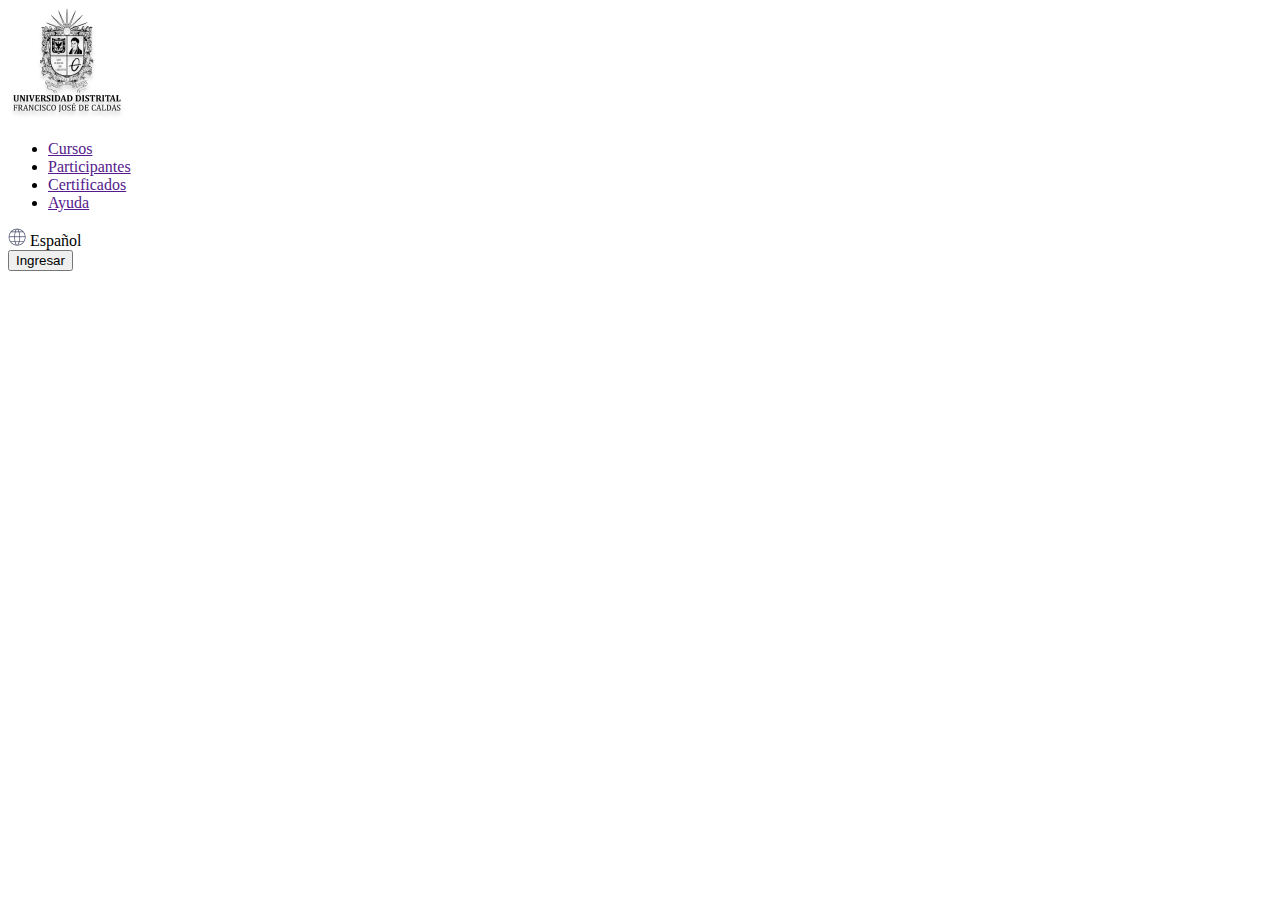
==== punto-1-2-3/index.html @ d1e66eaa "creación de header" ====
<!DOCTYPE html>
<html lang="en">
<head>
    <meta charset="UTF-8">
    <meta name="viewport" content="width=device-width, initial-scale=1.0">
    <title>Document</title>
</head>
<body>
    <header>
        <div class="Header__navigator">
            <img src="./public/images/header-logo.png" alt="header logo">
            <nav>
                <ul>
                    <li><a href="">Cursos</a></li>
                    <li><a href="">Participantes</a></li>
                    <li><a href="">Certificados</a></li>
                    <li><a href="">Ayuda</a></li>
                </ul>
            </nav>
        </div>
        <div class="Header__settings">
            <div class="Language">
                <img src="./public/images/header-world.png" alt="header world">
                <span>Español</span>
            </div>
            <button>Ingresar</button>
        </div>
    </header>
    <main>

    </main>
    <footer>

    </footer>
</body>
</html>
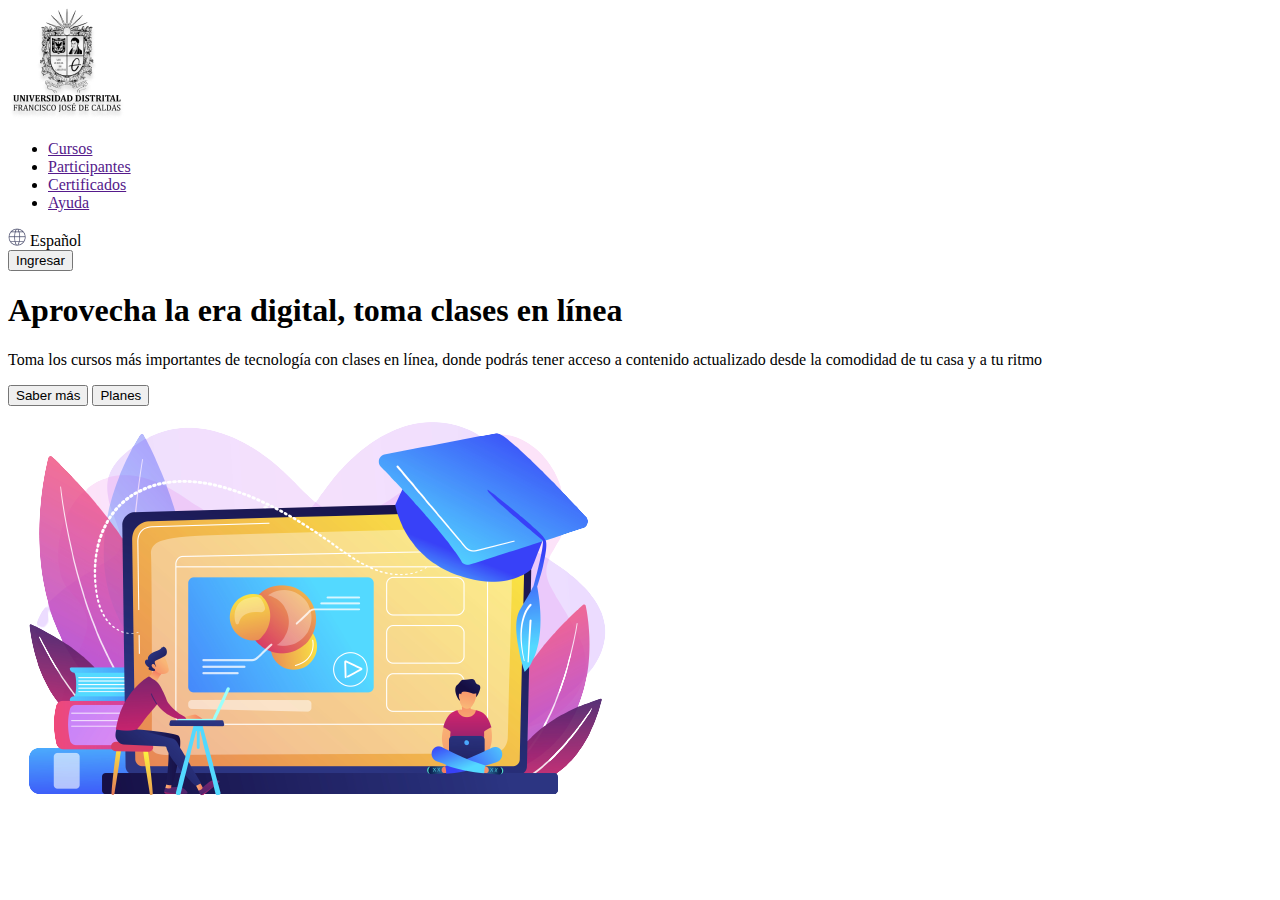
==== commit f260bbba: "creación del banner en html" ====
--- a/punto-1-2-3/index.html
+++ b/punto-1-2-3/index.html
@@ -27,7 +27,29 @@
         </div>
     </header>
     <main>
+        <section id="banner">
+            <div class="banner__info">
+                <div class="banner__texts">
+                    <h1>Aprovecha la era digital, toma clases en línea</h1>
+                    <p>
+                        Toma los cursos más importantes de tecnología con clases en línea, 
+                        donde podrás tener acceso a contenido actualizado desde la comodidad 
+                        de tu casa y a tu ritmo
+                    </p>
+                </div>
+                <div class="banner__buttons">
+                    <button>Saber más</button>
+                    <button>Planes</button>
+                </div>
+            </div>
+            <img src="./public/images/banner-online.png" alt="banner online">
+        </section>
+        <section id="section-1">
 
+        </section>
+        <section id="section-2">
+
+        </section>
     </main>
     <footer>
 
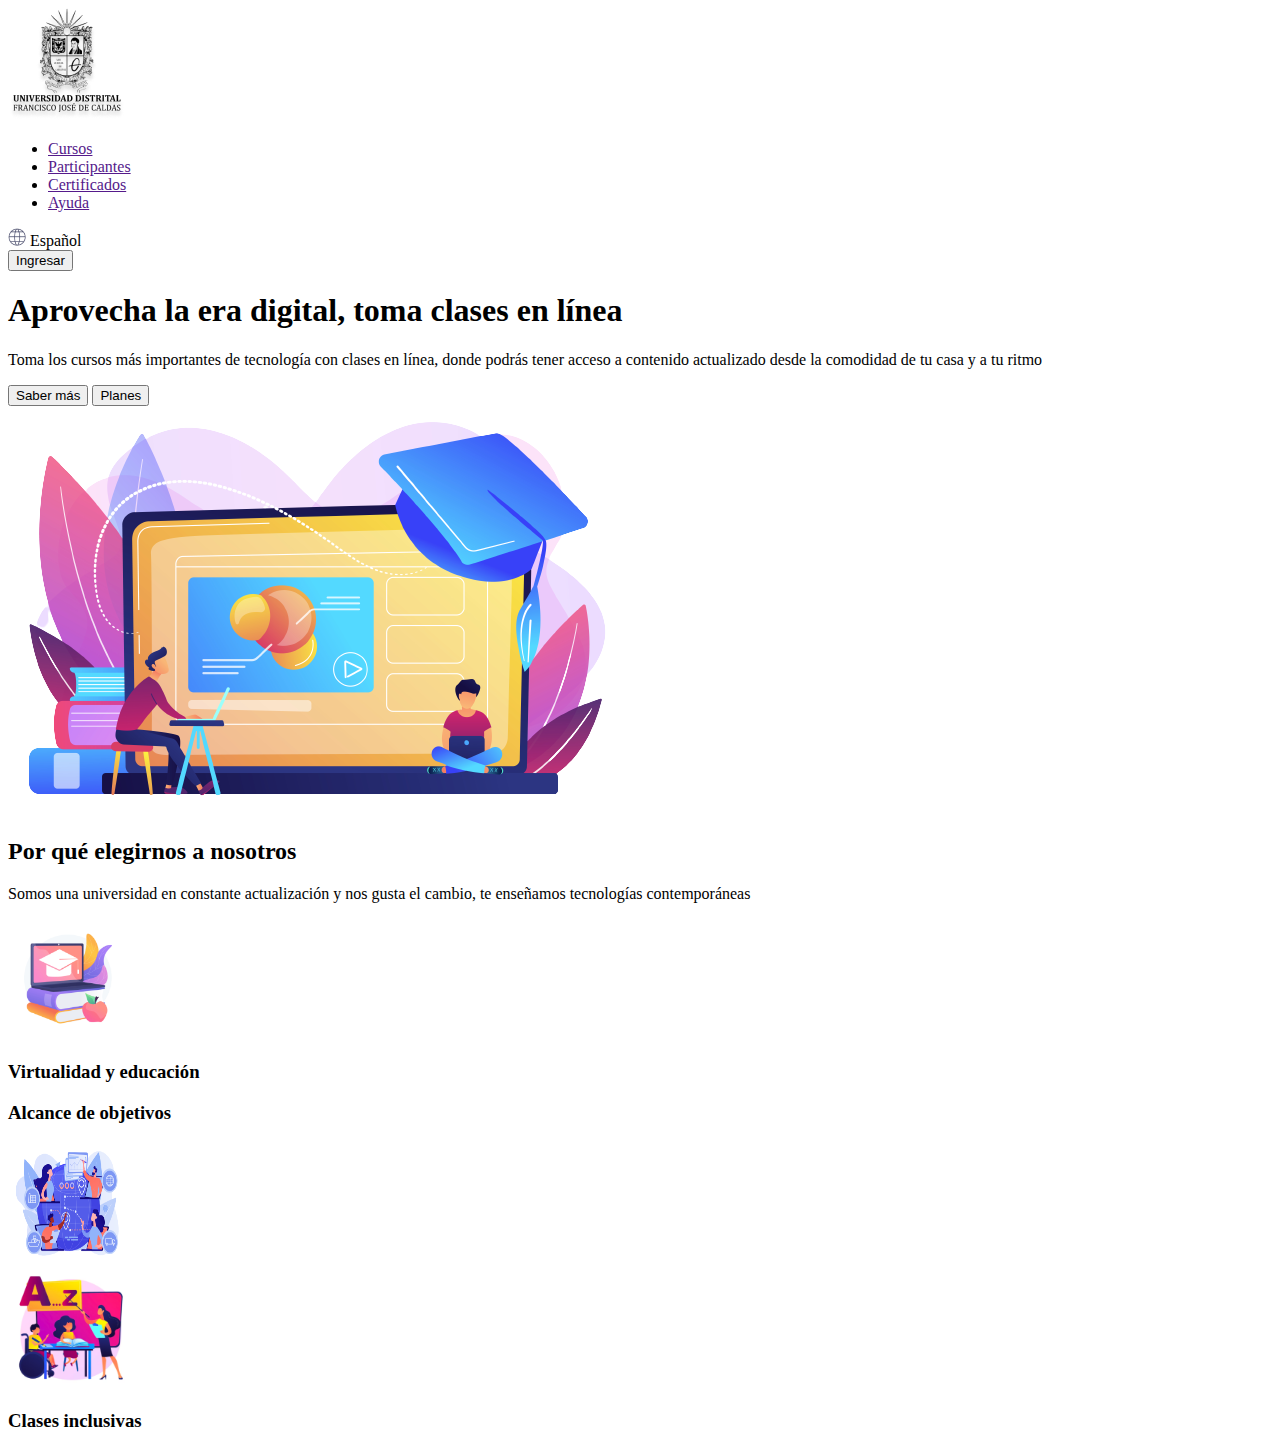
==== commit 0030343c: "creación del section 1 con html" ====
--- a/punto-1-2-3/index.html
+++ b/punto-1-2-3/index.html
@@ -45,7 +45,40 @@
             <img src="./public/images/banner-online.png" alt="banner online">
         </section>
         <section id="section-1">
-
+            <div class="section-1__info">
+                <h2>Por qué elegirnos a nosotros</h2>
+                <p>
+                    Somos una universidad en constante actualización y nos 
+                    gusta el cambio, te enseñamos tecnologías contemporáneas
+                </p>
+            </div>
+            <div class="card-1">
+                <img 
+                    src="./public/images/section1-education.png" 
+                    alt="education"
+                    width="120px"
+                    height="120px"
+                >
+                <h3>Virtualidad y educación</h3>
+            </div>
+            <div class="card-2">
+                <h3>Alcance de objetivos</h3>
+                <img 
+                    src="./public/images/section2-goals.png" 
+                    alt="goals"
+                    width="120px"
+                    height="120px"
+                >
+            </div>
+            <div class="card-3">
+                <img 
+                    src="./public/images/section1-teach.png" 
+                    alt="teach"
+                    width="120px"
+                    height="120px"
+                >
+                <h3>Clases inclusivas</h3>
+            </div>
         </section>
         <section id="section-2">
 
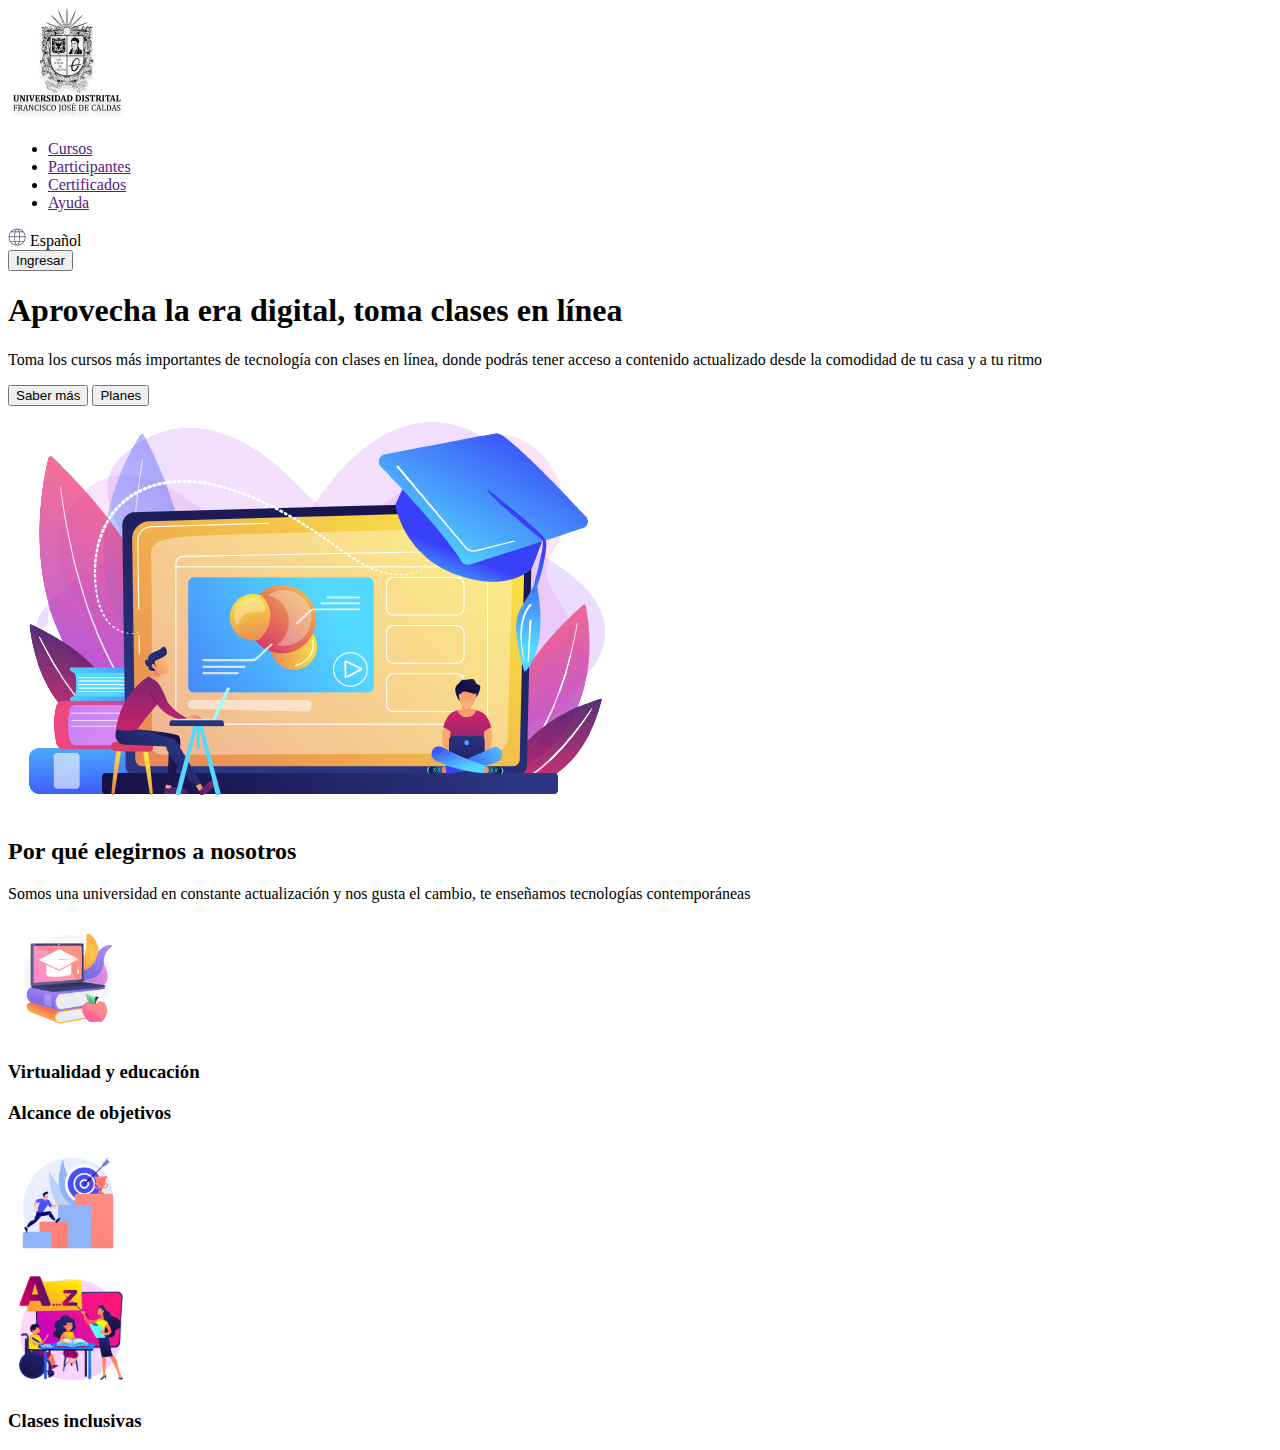
==== commit b08371f6: "creación del section 1 con html" ====
--- a/punto-1-2-3/index.html
+++ b/punto-1-2-3/index.html
@@ -64,7 +64,7 @@
             <div class="card-2">
                 <h3>Alcance de objetivos</h3>
                 <img 
-                    src="./public/images/section2-goals.png" 
+                    src="./public/images/section1-goals.png" 
                     alt="goals"
                     width="120px"
                     height="120px"
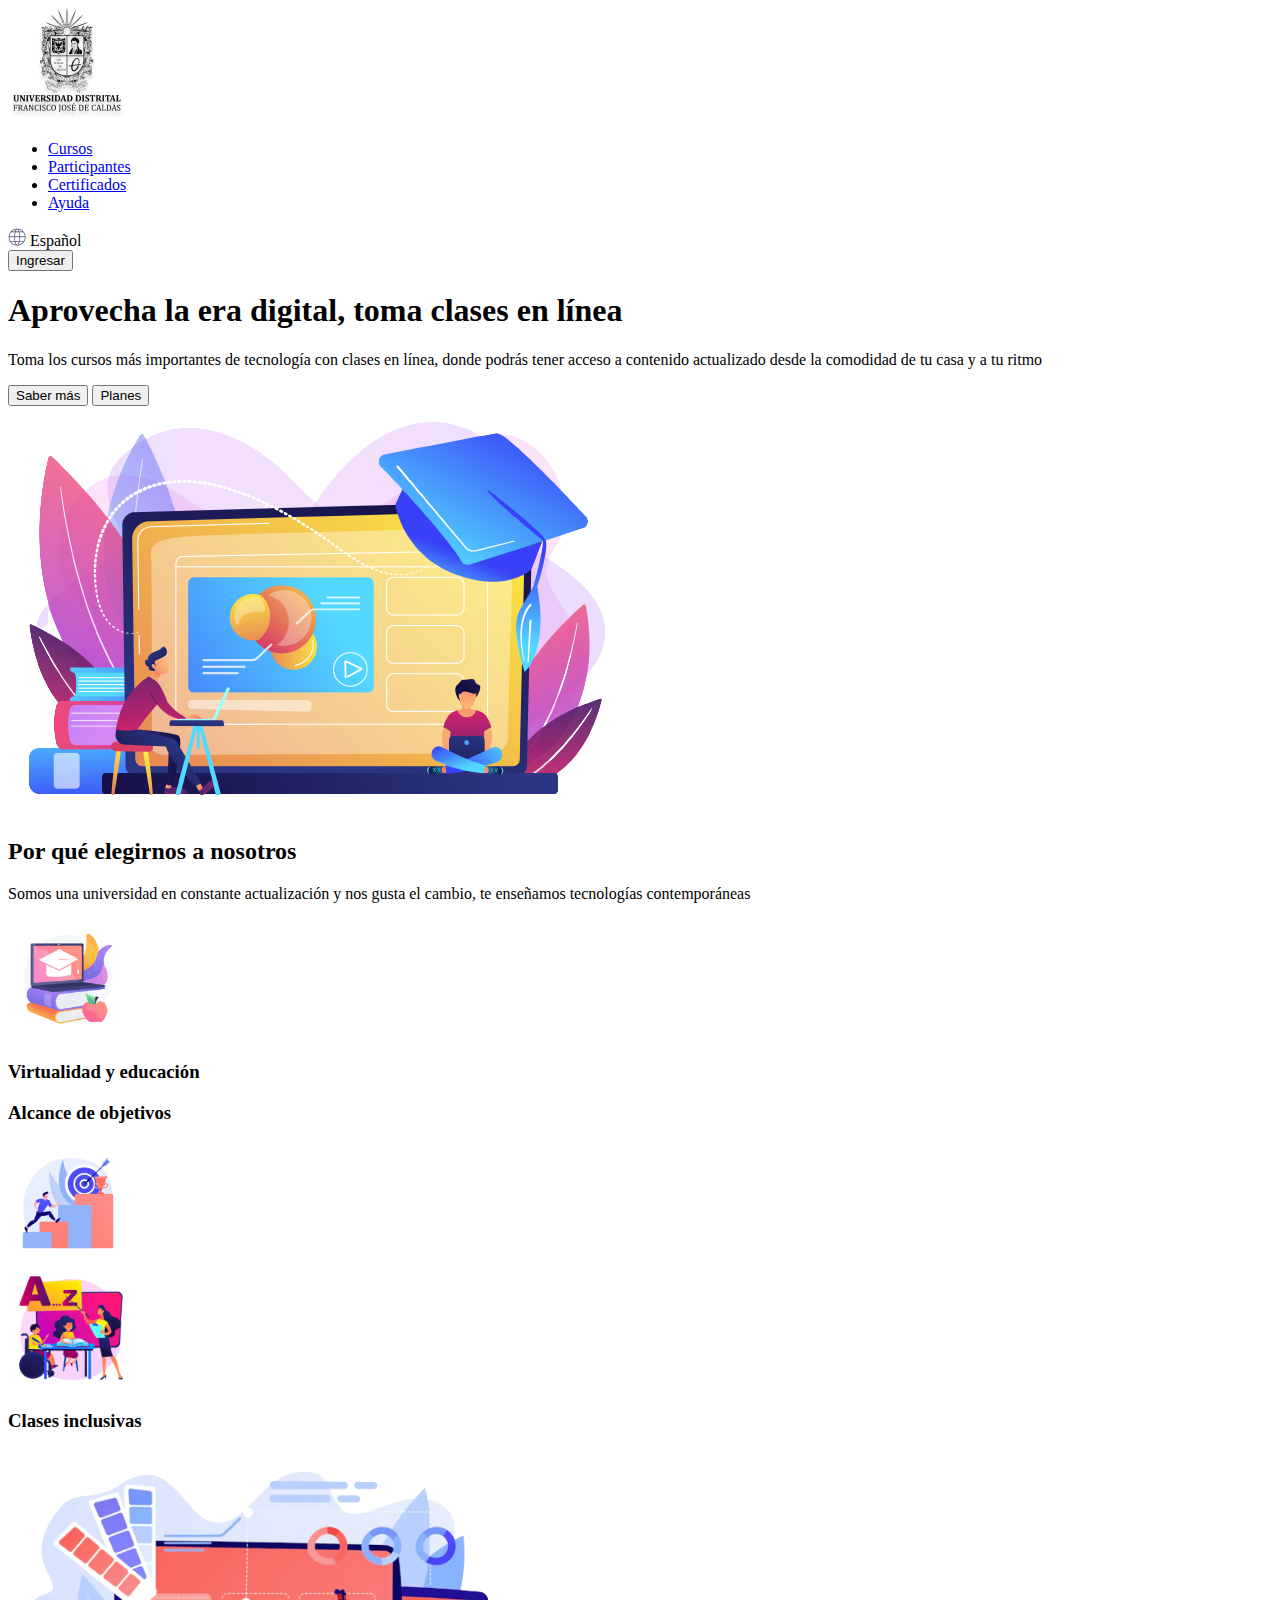
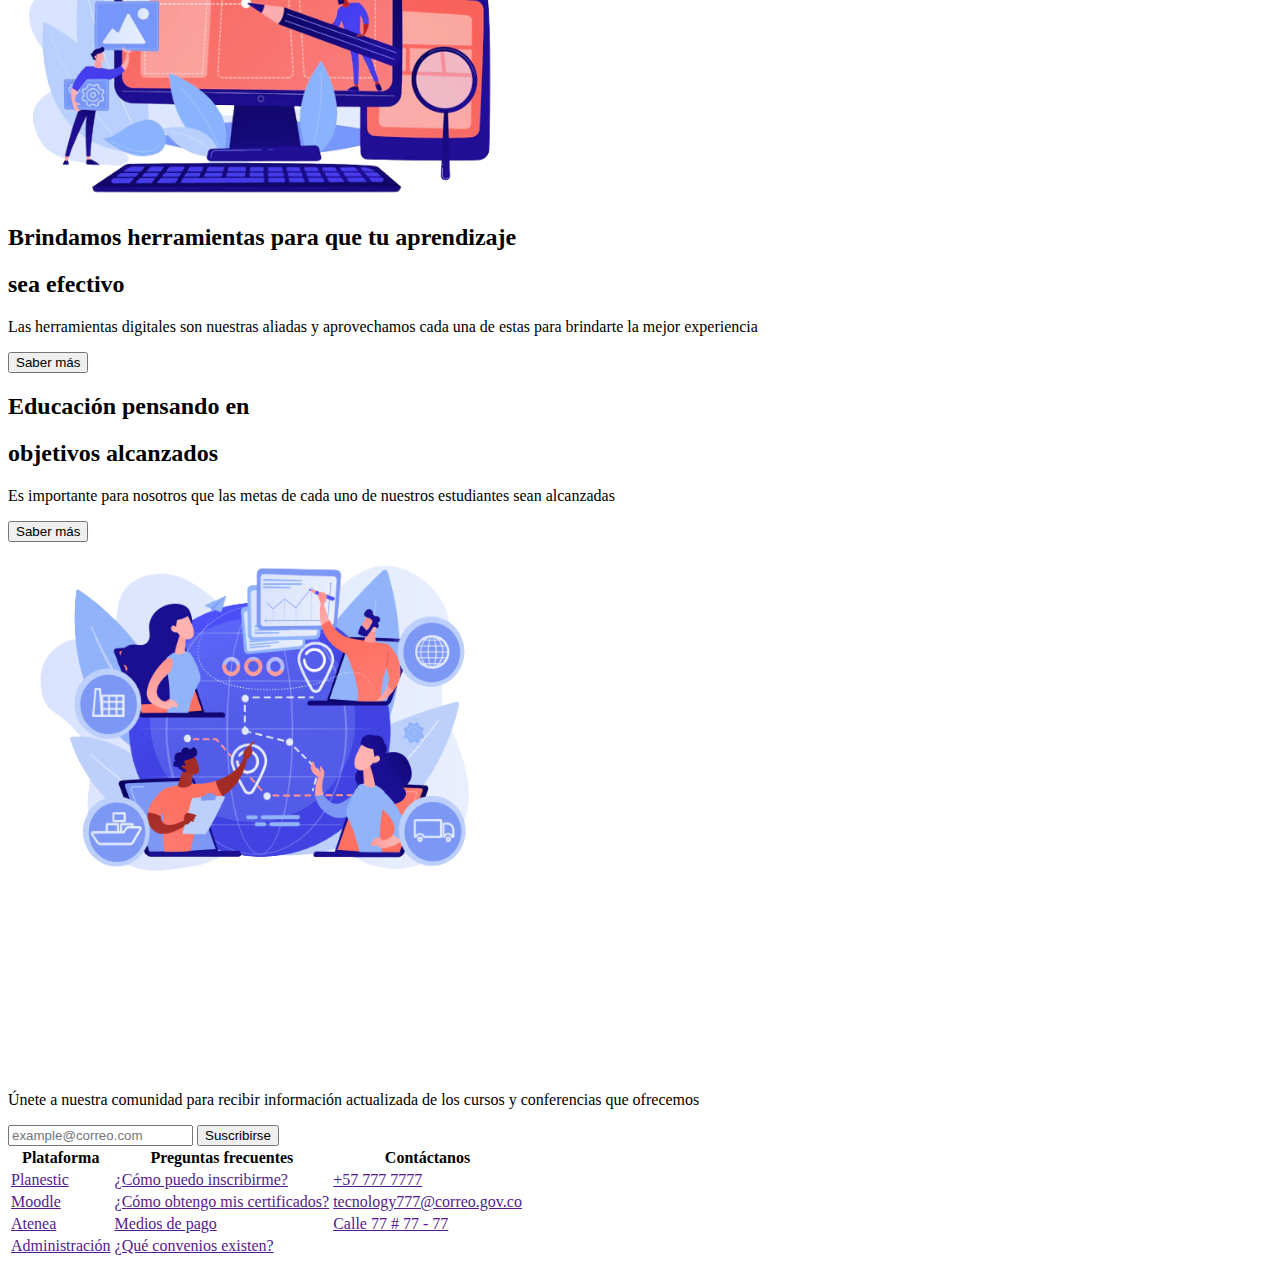
==== commit 016ca5a6: "Finalización del punto 2" ====
--- a/punto-1-2-3/index.html
+++ b/punto-1-2-3/index.html
@@ -3,7 +3,7 @@
 <head>
     <meta charset="UTF-8">
     <meta name="viewport" content="width=device-width, initial-scale=1.0">
-    <title>Document</title>
+    <title>Page Design</title>
 </head>
 <body>
     <header>
@@ -11,10 +11,10 @@
             <img src="./public/images/header-logo.png" alt="header logo">
             <nav>
                 <ul>
-                    <li><a href="">Cursos</a></li>
-                    <li><a href="">Participantes</a></li>
-                    <li><a href="">Certificados</a></li>
-                    <li><a href="">Ayuda</a></li>
+                    <li><a href="#banner">Cursos</a></li>
+                    <li><a href="#section-1">Participantes</a></li>
+                    <li><a href="#section-2">Certificados</a></li>
+                    <li><a href="#footer">Ayuda</a></li>
                 </ul>
             </nav>
         </div>
@@ -52,7 +52,7 @@
                     gusta el cambio, te enseñamos tecnologías contemporáneas
                 </p>
             </div>
-            <div class="card-1">
+            <div class="section-1__card">
                 <img 
                     src="./public/images/section1-education.png" 
                     alt="education"
@@ -61,7 +61,7 @@
                 >
                 <h3>Virtualidad y educación</h3>
             </div>
-            <div class="card-2">
+            <div class="section-1__card">
                 <h3>Alcance de objetivos</h3>
                 <img 
                     src="./public/images/section1-goals.png" 
@@ -70,7 +70,7 @@
                     height="120px"
                 >
             </div>
-            <div class="card-3">
+            <div class="section-1__card">
                 <img 
                     src="./public/images/section1-teach.png" 
                     alt="teach"
@@ -81,11 +81,94 @@
             </div>
         </section>
         <section id="section-2">
-
+            <div class="section-2__info">
+                <img 
+                    src="./public/images/section2-tools.png" 
+                    alt="tools"
+                    width="500px"
+                    height="350px"
+                >
+                <div>
+                    <h2>Brindamos herramientas para que tu aprendizaje</h2>
+                    <h2>sea efectivo</h2>
+                    <p>
+                        Las herramientas digitales son nuestras aliadas 
+                        y aprovechamos cada una de estas para brindarte 
+                        la mejor experiencia
+                    </p>
+                    <button>Saber más</button>
+                </div>
+            </div>
+            <div class="section-2__info">
+                <div>
+                    <h2>Educación pensando en</h2>
+                    <h2>objetivos alcanzados</h2>
+                    <p>
+                        Es importante para nosotros que las metas de cada 
+                        uno de nuestros estudiantes sean alcanzadas
+                    </p>
+                    <button>Saber más</button>
+                </div>
+                <img 
+                    src="./public/images/section2-goals.png" 
+                    alt="goals"
+                    width="500px"
+                    height="350px"
+                >
+            </div>
         </section>
     </main>
-    <footer>
-
+    <footer id="footer">
+        <div class="footer__info">
+            <img 
+                src="./public/images/footer-logo.png" 
+                alt="logo"
+                width="200px"
+                height="175px"
+            >
+            <p>
+                Únete a nuestra comunidad para recibir información 
+                actualizada de los cursos y conferencias que ofrecemos 
+            </p>
+            <form action="">
+                <input 
+                    type="email"
+                    placeholder="example@correo.com"
+                    name="user_email"
+                >
+                <button>Suscribirse</button>
+            </form>
+        </div>
+        <div class="footer__list">
+            <table>
+                <thead>
+                    <tr>
+                        <th>Plataforma</th>
+                        <th>Preguntas frecuentes</th>
+                        <th>Contáctanos</th>
+                    </tr>
+                </thead>
+                <tbody>
+                    <tr>
+                        <td><a href="">Planestic</a></td>
+                        <td><a href="">¿Cómo puedo inscribirme?</a></td>
+                        <td><a href="">+57 777 7777</a></td>
+                    </tr>
+                    <tr>
+                        <td><a href="">Moodle</a></td>
+                        <td><a href="">¿Cómo obtengo mis certificados?</a></td>
+                        <td><a href="">tecnology777@correo.gov.co</a></td>
+                    </tr>
+                    <tr>
+                        <td><a href="">Atenea</a></td>
+                        <td><a href="">Medios de pago</a></td>
+                        <td><a href="">Calle 77 # 77 - 77</a></td>
+                    </tr>
+                        <td><a href="">Administración</a></td>
+                        <td><a href="">¿Qué convenios existen?</a></td>
+                </tbody>
+            </table>
+        </div>
     </footer>
 </body>
 </html>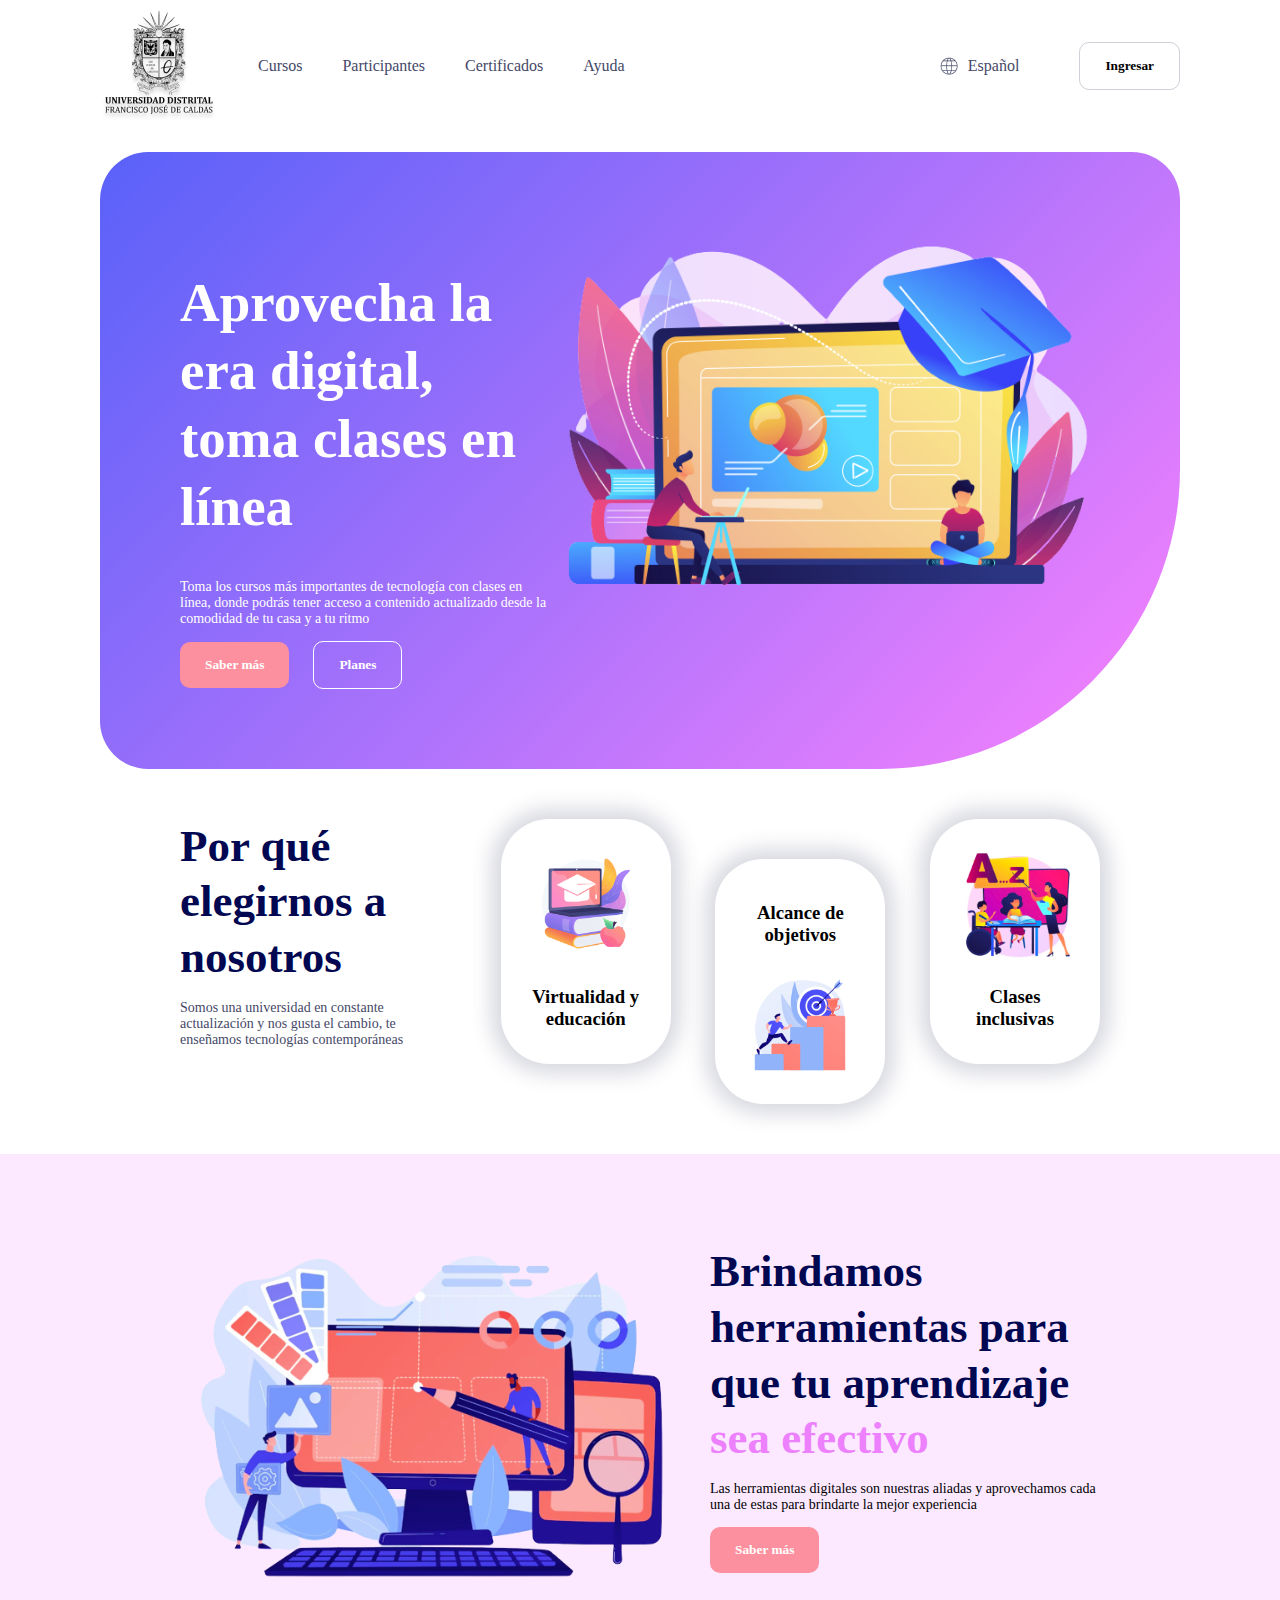
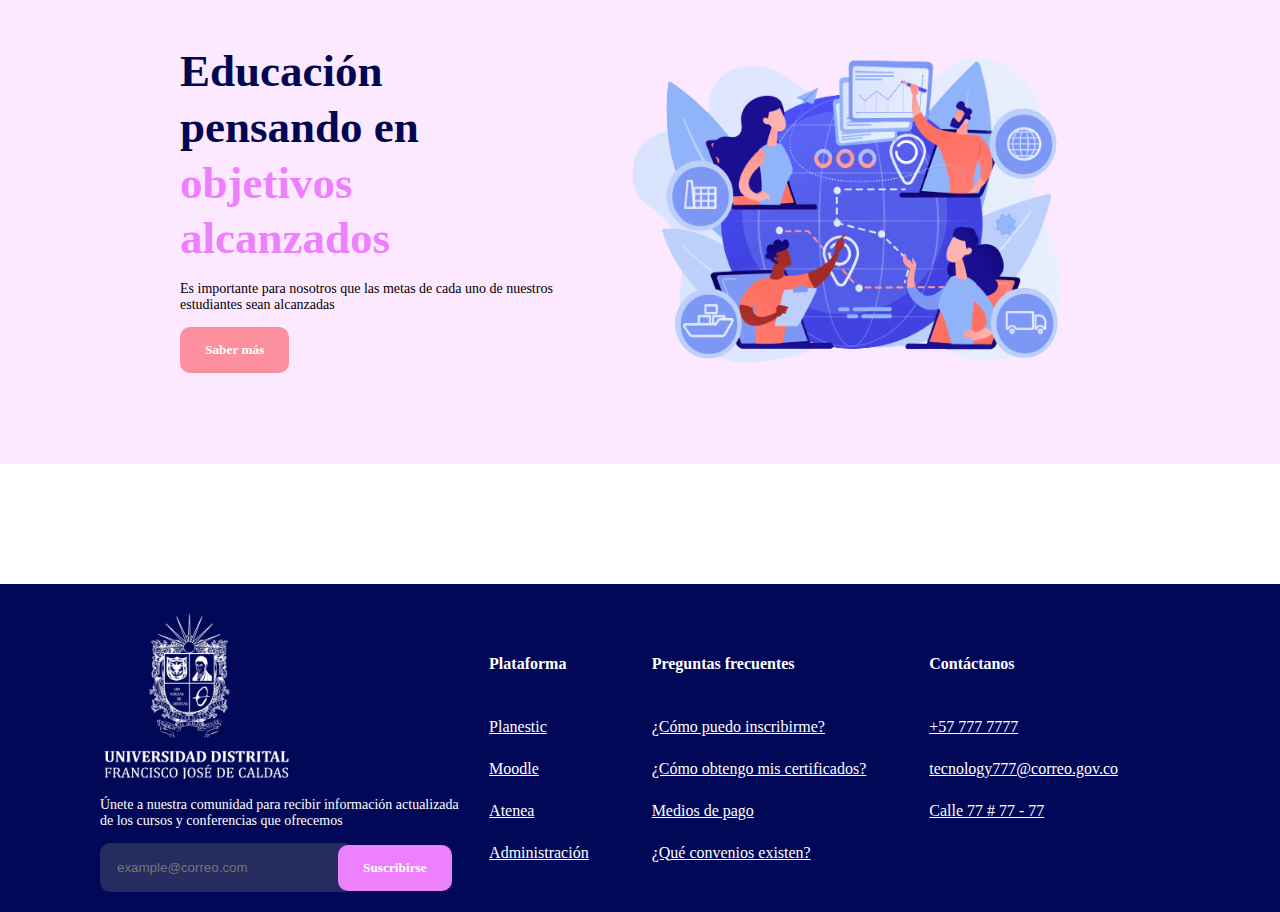
==== commit 3be655da: "finalización punto 3" ====
--- a/punto-1-2-3/index.html
+++ b/punto-1-2-3/index.html
@@ -3,11 +3,18 @@
 <head>
     <meta charset="UTF-8">
     <meta name="viewport" content="width=device-width, initial-scale=1.0">
+    <link rel="stylesheet" href="https://indestructibletype.com/fonts/Jost.css" type="text/css" charset="utf-8" />
+    <link rel="stylesheet" href="./styles/common-styles.css">
+    <link rel="stylesheet" href="./styles/header-styles.css">
+    <link rel="stylesheet" href="./styles/banner-styles.css">
+    <link rel="stylesheet" href="./styles/section-1-styles.css">
+    <link rel="stylesheet" href="./styles/section-2-styles.css">
+    <link rel="stylesheet" href="./styles/footer-styles.css">
     <title>Page Design</title>
 </head>
 <body>
     <header>
-        <div class="Header__navigator">
+        <div class="header__navigator">
             <img src="./public/images/header-logo.png" alt="header logo">
             <nav>
                 <ul>
@@ -18,8 +25,8 @@
                 </ul>
             </nav>
         </div>
-        <div class="Header__settings">
-            <div class="Language">
+        <div class="header__settings">
+            <div class="language">
                 <img src="./public/images/header-world.png" alt="header world">
                 <span>Español</span>
             </div>
@@ -38,8 +45,8 @@
                     </p>
                 </div>
                 <div class="banner__buttons">
-                    <button>Saber más</button>
-                    <button>Planes</button>
+                    <button class="button--orange">Saber más</button>
+                    <button class="button--transparent">Planes</button>
                 </div>
             </div>
             <img src="./public/images/banner-online.png" alt="banner online">
@@ -61,7 +68,7 @@
                 >
                 <h3>Virtualidad y educación</h3>
             </div>
-            <div class="section-1__card">
+            <div class="section-1__card section-1__card-down">
                 <h3>Alcance de objetivos</h3>
                 <img 
                     src="./public/images/section1-goals.png" 
@@ -90,24 +97,24 @@
                 >
                 <div>
                     <h2>Brindamos herramientas para que tu aprendizaje</h2>
-                    <h2>sea efectivo</h2>
+                    <h2 class="title__pink">sea efectivo</h2>
                     <p>
                         Las herramientas digitales son nuestras aliadas 
                         y aprovechamos cada una de estas para brindarte 
                         la mejor experiencia
                     </p>
-                    <button>Saber más</button>
+                    <button  class="button--orange">Saber más</button>
                 </div>
             </div>
             <div class="section-2__info">
                 <div>
                     <h2>Educación pensando en</h2>
-                    <h2>objetivos alcanzados</h2>
+                    <h2 class="title__pink">objetivos alcanzados</h2>
                     <p>
                         Es importante para nosotros que las metas de cada 
                         uno de nuestros estudiantes sean alcanzadas
                     </p>
-                    <button>Saber más</button>
+                    <button  class="button--orange">Saber más</button>
                 </div>
                 <img 
                     src="./public/images/section2-goals.png" 
--- a/punto-1-2-3/styles/common-styles.css
+++ b/punto-1-2-3/styles/common-styles.css
@@ -0,0 +1,34 @@
+body {
+    margin: 0PX;
+}
+a {
+    font-family: 'Jost';
+}
+
+button {
+    padding: 15px 25px;
+    font-family: 'Jost';
+    font-weight: bold;
+    border-radius: 10px;
+    cursor: pointer;
+}
+
+p {
+    font-family: 'Jost';
+    font-size: 14px;
+}
+
+.button--orange {
+    background-color: #FD909E;
+    color: white;
+    border: none;
+}
+
+h2 {
+    font-family: 'Jost';
+    font-size: 45px;
+    color: #010851;
+    line-height: 124%;
+    letter-spacing: -1%;
+    margin: 0;
+}--- a/punto-1-2-3/styles/header-styles.css
+++ b/punto-1-2-3/styles/header-styles.css
@@ -0,0 +1,42 @@
+header {
+    display: flex;
+    justify-content: space-between;
+    margin: 10px 100px;
+}
+
+.header__navigator {
+    display: flex;
+    align-items: center;
+}
+
+ul {
+    display: flex;
+    gap: 40px;
+    list-style: none;
+}
+
+nav a {
+    color: #454868;
+    text-decoration: none;
+    font-weight: 500;
+}
+
+.header__settings {
+    display: flex;
+    align-items: center;
+    gap: 60px;
+}
+
+.language {
+    display: flex;
+    align-items: center;
+    gap: 10px;
+    font-family: 'Jost';
+    font-weight: 300;
+    color:#454868;
+}
+
+header button {
+    background-color: transparent;
+    border: 1px solid #45486842;
+}--- a/punto-1-2-3/styles/banner-styles.css
+++ b/punto-1-2-3/styles/banner-styles.css
@@ -0,0 +1,28 @@
+#banner {
+    display: flex;
+    margin: 30px 100px;
+    padding: 80px;
+    border-radius: 48px 48px 300px 48px;
+    background: linear-gradient(134deg, #5961F9 0%, #ED80FD 92.14%);
+    color: white;
+}
+
+h1 {
+    font-family: 'Jost';
+    color: white;
+    font-size: 55px;
+    line-height: 124%;
+    letter-spacing: -1%;
+}
+
+#banner img {
+    width: 550px;
+    height: 370px;
+}
+
+.button--transparent {
+    background-color: transparent;
+    color: white;
+    border: 1px solid;
+    margin-left: 20px;
+}--- a/punto-1-2-3/styles/section-1-styles.css
+++ b/punto-1-2-3/styles/section-1-styles.css
@@ -0,0 +1,32 @@
+#section-1 {
+    display: flex;
+    margin: 20px 180px;
+    justify-content: space-between;
+
+    margin: 50px 180px;
+}
+
+.section-1__info {
+    width: 30%;
+}
+
+.section-1__info {
+    color: #454868;
+}
+
+.section-1__card {
+    width: min-content;
+    height: 195px;
+    text-align: center;
+    padding: 25px;
+    border-radius: 48px;
+    box-shadow: 0px 0px 20px 10px #45486835;
+}
+
+.section-1__card-down {
+    margin-top: 40px;
+}
+
+h3 {
+    font-family: 'Jost';
+}--- a/punto-1-2-3/styles/section-2-styles.css
+++ b/punto-1-2-3/styles/section-2-styles.css
@@ -0,0 +1,15 @@
+#section-2 {
+    padding: 30px 180px;
+    background-color: #ec80fd2c;
+}
+
+.section-2__info {
+    display: flex;
+    align-items: center;
+    gap: 30px;
+    margin: 50px 0px;
+}
+
+.title__pink {
+    color: #ed80fd;
+}--- a/punto-1-2-3/styles/footer-styles.css
+++ b/punto-1-2-3/styles/footer-styles.css
@@ -0,0 +1,49 @@
+footer {
+    display: flex;
+    justify-content: space-between;
+    align-items: center;
+    margin-top: 120PX;
+    padding: 20px 100px;
+    background-color: #010858;
+    color: white;
+}
+
+.footer__info {
+    width: 34%;
+}
+
+form button {
+    background-color: #ed80fd;
+    color: white;
+    border: none;
+}
+
+input {
+    padding: 17px;
+    margin-right: -20px;
+    width: 220px;
+    border: none;
+    border-radius: 10px;
+    background-color: #4548688c
+}
+
+table {
+    font-family: 'Jost';
+    text-align: left;
+}
+
+th {
+    height: 80px;
+}
+
+tr {
+    height: 40px;
+}
+
+td {
+    padding-right: 60px;
+}
+
+td a {
+    color: white;
+}